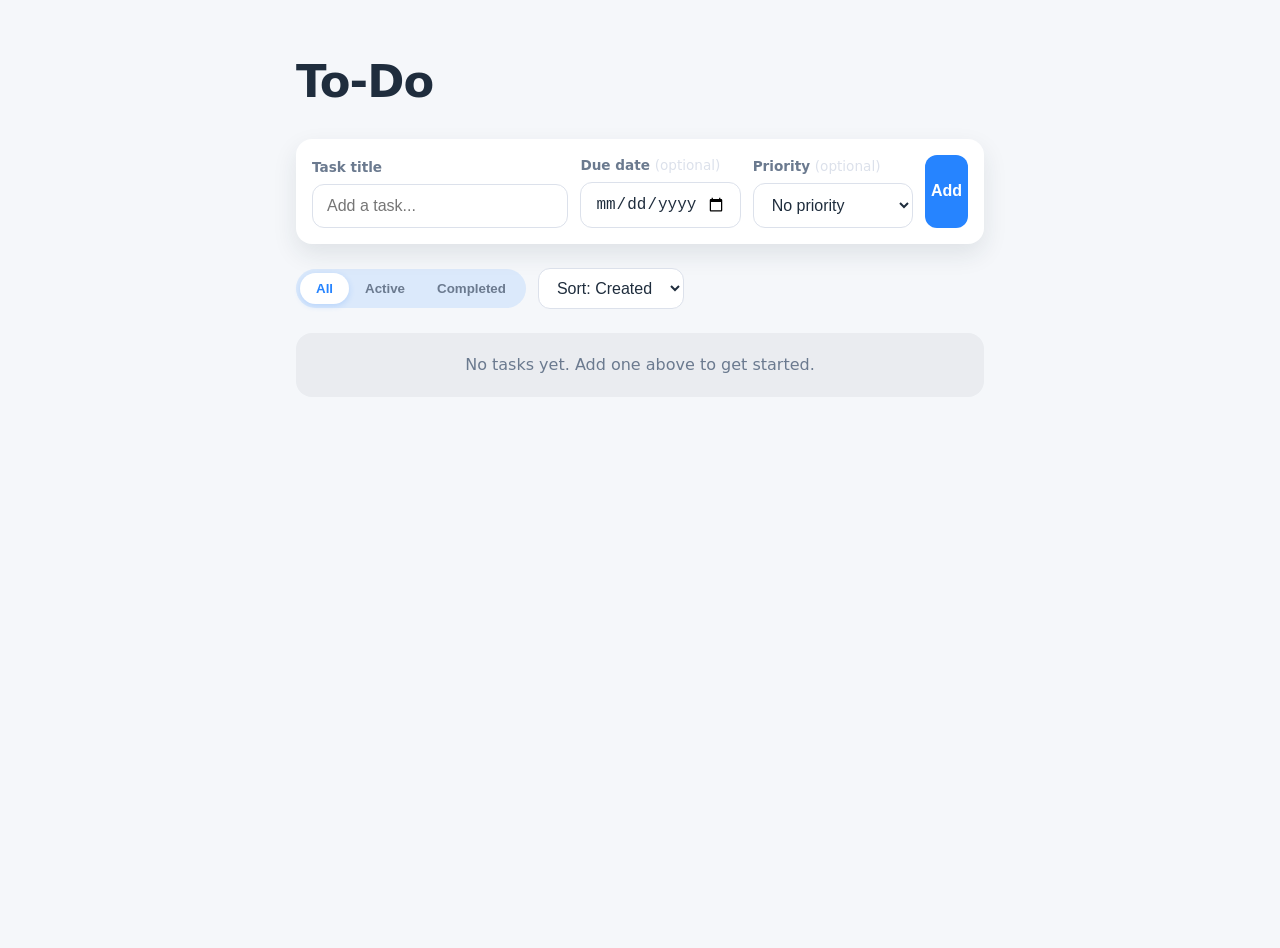
==== index.html @ bfd8e250 "Add files via upload" ====
﻿<!doctype html>
<html lang="en">
  <head>
    <meta charset="utf-8" />
    <meta name="viewport" content="width=device-width,initial-scale=1" />
    <title>To-Do</title>
    <link rel="stylesheet" href="styles.css" />
  </head>
  <body>
    <main class="container">
      <h1>To-Do</h1>
      <form id="new-task-form" aria-label="Add task">
        <div class="field-group">
          <label for="new-title">Task title</label>
          <input id="new-title" name="title" type="text" placeholder="Add a task..." autocomplete="off" required />
        </div>
        <div class="field-group">
          <label for="new-due">Due date <span aria-hidden="true">(optional)</span></label>
          <input id="new-due" name="dueAt" type="date" />
        </div>
        <div class="field-group">
          <label for="new-priority">Priority <span aria-hidden="true">(optional)</span></label>
          <select id="new-priority" name="priority">
            <option value="">No priority</option>
            <option value="low">Low</option>
            <option value="med">Medium</option>
            <option value="high">High</option>
          </select>
        </div>
        <div class="field-group submit-group">
          <label class="sr-only" for="submit-task">Add task</label>
          <button id="submit-task" type="submit">Add</button>
        </div>
      </form>

      <section class="controls">
        <div class="filters" role="group" aria-label="Filters">
          <button type="button" data-filter="all" aria-pressed="true">All</button>
          <button type="button" data-filter="active" aria-pressed="false">Active</button>
          <button type="button" data-filter="completed" aria-pressed="false">Completed</button>
        </div>
        <label class="sr-only" for="sort">Sort tasks</label>
        <select id="sort" name="sort">
          <option value="created">Sort: Created</option>
          <option value="dueAt">Sort: Due</option>
          <option value="priority">Sort: Priority</option>
        </select>
      </section>

      <p id="empty" class="empty" role="status" aria-live="polite">No tasks yet. Add one above to get started.</p>
      <ul id="list" aria-live="polite" data-test-id="task-list"></ul>
    </main>

    <template id="task-template">
      <li class="task" data-test-id="task-item">
        <div class="task-main">
          <input type="checkbox" class="task-toggle" data-test-id="task-toggle" />
          <label class="task-content">
            <span class="task-title" data-test-id="task-title"></span>
            <span class="task-meta" aria-hidden="true"></span>
          </label>
        </div>
        <div class="task-actions">
          <button type="button" class="task-edit" data-test-id="task-edit">Edit</button>
          <button type="button" class="task-delete" data-test-id="task-delete">Delete</button>
        </div>
      </li>
    </template>

    <script src="app.js" type="module"></script>
  </body>
</html>
---- styles.css ----
﻿:root {
  --gap: 12px;
  --fg: #1f2d3d;
  --bg: #f5f7fa;
  --card: #ffffff;
  --muted: #6b7a8f;
  --ring: #2684ff;
  --danger: #d1434b;
  --success: #2d9d78;
  --border: #dce1eb;
  --shadow: 0 10px 25px rgba(31, 45, 61, 0.1);
}

* {
  box-sizing: border-box;
}

body {
  margin: 0;
  min-height: 100vh;
  font-family: "Segoe UI", system-ui, -apple-system, sans-serif;
  line-height: 1.5;
  color: var(--fg);
  background: var(--bg);
}

.container {
  max-width: 720px;
  margin: 48px auto;
  padding: 0 16px 48px;
}

h1 {
  margin-bottom: 24px;
  font-size: clamp(2rem, 4vw, 2.8rem);
  font-weight: 700;
  letter-spacing: -0.02em;
}

#new-task-form {
  display: grid;
  gap: var(--gap);
  grid-template-columns: minmax(0, 1.6fr) repeat(2, minmax(0, 1fr)) auto;
  align-items: end;
  padding: 16px;
  background: var(--card);
  border-radius: 16px;
  box-shadow: var(--shadow);
}

.field-group {
  display: flex;
  flex-direction: column;
  gap: 6px;
}

.field-group label {
  font-size: 0.85rem;
  font-weight: 600;
  color: var(--muted);
}

.field-group span[aria-hidden="true"] {
  font-weight: 400;
  color: var(--border);
}

.field-group input,
.field-group select {
  padding: 12px 14px;
  border: 1px solid var(--border);
  border-radius: 12px;
  font-size: 1rem;
  color: var(--fg);
  background: var(--card);
}

.field-group input:focus,
.field-group select:focus {
  outline: 2px solid transparent;
  box-shadow: 0 0 0 3px rgba(38, 132, 255, 0.35);
  border-color: var(--ring);
}

.submit-group {
  align-self: stretch;
  display: flex;
}

.submit-group button {
  flex: 1;
  border: none;
  border-radius: 12px;
  font-size: 1rem;
  font-weight: 600;
  color: #fff;
  background: var(--ring);
  cursor: pointer;
  transition: transform 0.15s ease, box-shadow 0.15s ease;
}

.submit-group button:hover {
  transform: translateY(-1px);
  box-shadow: 0 8px 16px rgba(38, 132, 255, 0.25);
}

.submit-group button:focus-visible {
  outline: 2px solid #fff;
  outline-offset: 2px;
}

.controls {
  display: flex;
  flex-wrap: wrap;
  align-items: center;
  gap: var(--gap);
  margin: 24px 0;
}

.filters {
  display: inline-flex;
  padding: 4px;
  border-radius: 999px;
  background: rgba(38, 132, 255, 0.12);
}

.filters button {
  border: none;
  background: transparent;
  padding: 8px 16px;
  border-radius: 999px;
  font-weight: 600;
  color: var(--muted);
  cursor: pointer;
}

.filters button[aria-pressed="true"] {
  background: #fff;
  color: var(--ring);
  box-shadow: 0 2px 6px rgba(38, 132, 255, 0.2);
}

.filters button:focus-visible {
  outline: 2px solid var(--ring);
  outline-offset: 2px;
}

#sort {
  padding: 10px 14px;
  border-radius: 12px;
  border: 1px solid var(--border);
  font-size: 1rem;
  background: var(--card);
  color: var(--fg);
}

.empty {
  margin: 0 0 12px;
  padding: 20px;
  border-radius: 16px;
  background: rgba(31, 45, 61, 0.05);
  color: var(--muted);
  text-align: center;
  font-weight: 500;
}

#list {
  list-style: none;
  margin: 0;
  padding: 0;
  display: grid;
  gap: 12px;
}

.task {
  display: grid;
  gap: 12px;
  grid-template-columns: 1fr auto;
  align-items: center;
  padding: 16px;
  background: var(--card);
  border-radius: 14px;
  box-shadow: var(--shadow);
  transition: transform 0.15s ease, box-shadow 0.15s ease;
}

.task:hover {
  transform: translateY(-2px);
  box-shadow: 0 12px 24px rgba(31, 45, 61, 0.15);
}

.task.completed .task-title {
  text-decoration: line-through;
  color: var(--muted);
}

.task.completed .task-meta {
  color: var(--muted);
}

.task-main {
  display: flex;
  align-items: flex-start;
  gap: 12px;
}

.task-toggle {
  width: 22px;
  height: 22px;
  margin-top: 4px;
}

.task-content {
  display: flex;
  flex-direction: column;
  gap: 4px;
  cursor: pointer;
}

.task-title {
  font-size: 1rem;
  font-weight: 600;
  word-break: break-word;
}

.task-meta {
  font-size: 0.85rem;
  color: var(--muted);
}

.task-actions {
  display: flex;
  gap: 8px;
}

.task-actions button {
  border: none;
  border-radius: 10px;
  padding: 8px 12px;
  font-size: 0.9rem;
  font-weight: 600;
  cursor: pointer;
  background: rgba(31, 45, 61, 0.08);
  color: var(--fg);
}

.task-actions button:focus-visible {
  outline: 2px solid var(--ring);
  outline-offset: 2px;
}

.task-actions .task-delete {
  color: var(--danger);
  background: rgba(209, 67, 75, 0.12);
}

.inline-edit {
  display: flex;
  gap: 8px;
  width: 100%;
}

.inline-edit input[type="text"] {
  flex: 1;
  padding: 8px 10px;
  border-radius: 10px;
  border: 1px solid var(--border);
  font-size: 1rem;
}

.inline-edit input[type="text"]:focus {
  outline: 2px solid transparent;
  box-shadow: 0 0 0 3px rgba(38, 132, 255, 0.35);
  border-color: var(--ring);
}

.inline-edit button {
  border: none;
  padding: 8px 12px;
  border-radius: 10px;
  font-weight: 600;
  cursor: pointer;
}

.inline-edit .save {
  background: var(--success);
  color: #fff;
}

.inline-edit .cancel {
  background: rgba(31, 45, 61, 0.12);
  color: var(--muted);
}

.sr-only {
  position: absolute;
  width: 1px;
  height: 1px;
  padding: 0;
  margin: -1px;
  overflow: hidden;
  clip: rect(0, 0, 0, 0);
  white-space: nowrap;
  border: 0;
}

@media (max-width: 900px) {
  #new-task-form {
    grid-template-columns: minmax(0, 1fr) minmax(0, 1fr);
  }

  .submit-group {
    grid-column: 1 / -1;
  }
}

@media (max-width: 600px) {
  #new-task-form {
    grid-template-columns: 1fr;
  }

  .submit-group button {
    height: 48px;
  }

  .task {
    grid-template-columns: 1fr;
  }

  .task-actions {
    justify-content: flex-end;
  }
}
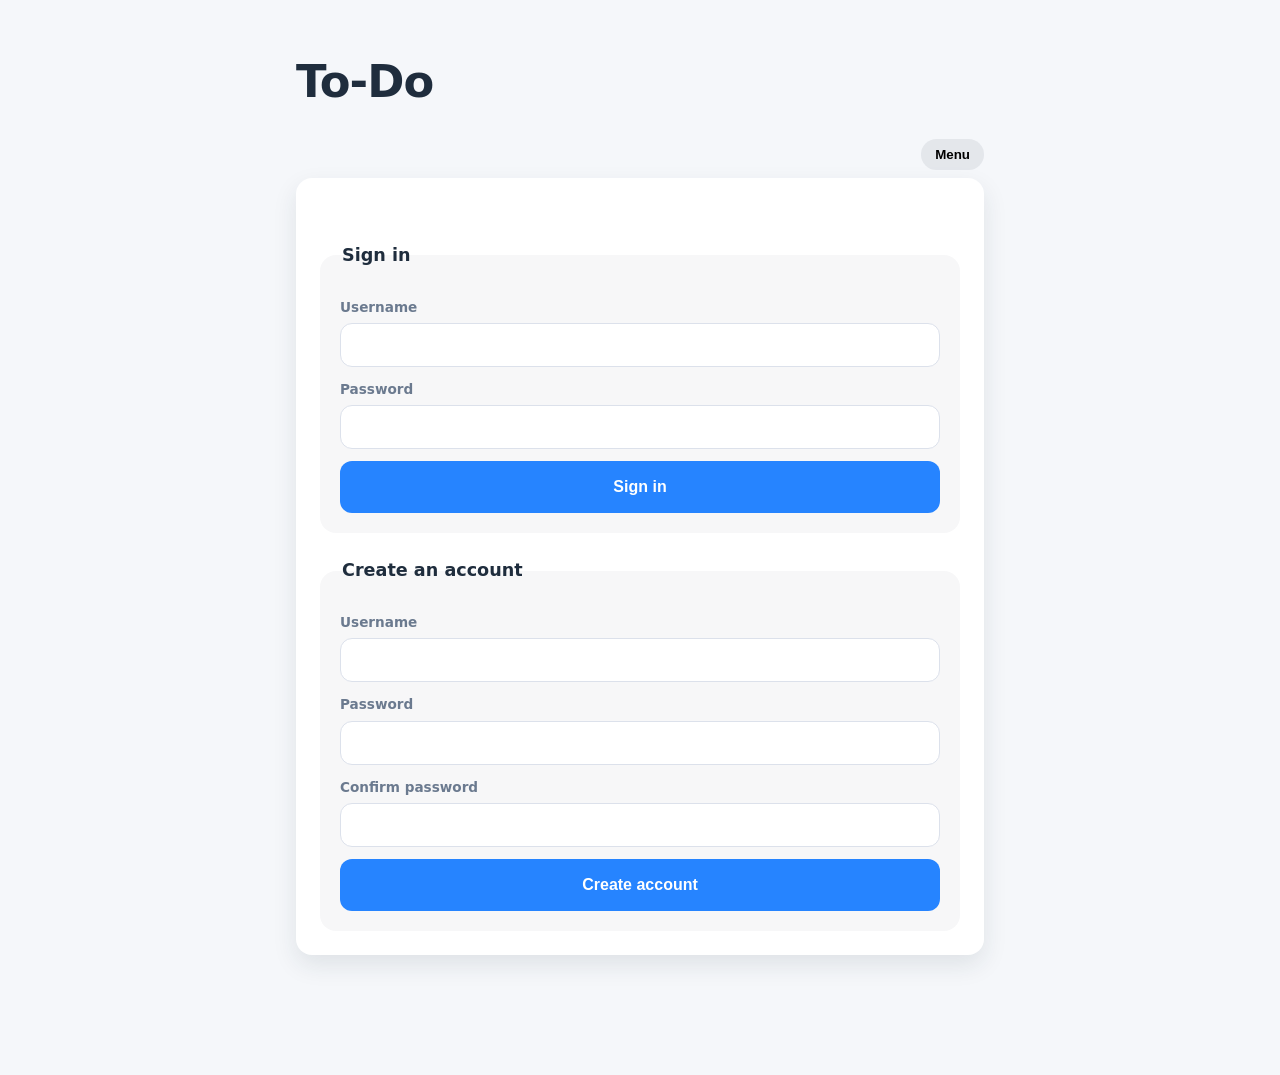
==== commit cc4e201b: "Add files via upload V0.1" ====
--- a/index.html
+++ b/index.html
@@ -1,4 +1,6 @@
-﻿<!doctype html>
+﻿<!-- Fichier principal HTML de l'application To‑Do.
+     Des commentaires en français expliquent les sections pour débutants. -->
+<!doctype html>
 <html lang="en">
   <head>
     <meta charset="utf-8" />
@@ -8,49 +10,144 @@
   </head>
   <body>
     <main class="container">
+      <!-- Titre principal de l'application -->
       <h1>To-Do</h1>
-      <form id="new-task-form" aria-label="Add task">
-        <div class="field-group">
-          <label for="new-title">Task title</label>
-          <input id="new-title" name="title" type="text" placeholder="Add a task..." autocomplete="off" required />
+
+      <!-- Menu en haut à droite (export CSV, connexion/déconnexion) -->
+      <div class="top-actions">
+        <div class="menu">
+          <button id="menu-button" class="menu-button" aria-expanded="false" aria-haspopup="true">Menu</button>
+          <div id="menu-popover" class="menu-popover" role="menu" hidden>
+            <button id="menu-export" type="button" role="menuitem">Export CSV</button>
+            <button id="menu-auth" type="button" role="menuitem">Sign in</button>
+          </div>
         </div>
-        <div class="field-group">
-          <label for="new-due">Due date <span aria-hidden="true">(optional)</span></label>
-          <input id="new-due" name="dueAt" type="date" />
-        </div>
-        <div class="field-group">
-          <label for="new-priority">Priority <span aria-hidden="true">(optional)</span></label>
-          <select id="new-priority" name="priority">
-            <option value="">No priority</option>
-            <option value="low">Low</option>
-            <option value="med">Medium</option>
-            <option value="high">High</option>
-          </select>
-        </div>
-        <div class="field-group submit-group">
-          <label class="sr-only" for="submit-task">Add task</label>
-          <button id="submit-task" type="submit">Add</button>
-        </div>
-      </form>
+      </div>
 
-      <section class="controls">
-        <div class="filters" role="group" aria-label="Filters">
-          <button type="button" data-filter="all" aria-pressed="true">All</button>
-          <button type="button" data-filter="active" aria-pressed="false">Active</button>
-          <button type="button" data-filter="completed" aria-pressed="false">Completed</button>
-        </div>
-        <label class="sr-only" for="sort">Sort tasks</label>
-        <select id="sort" name="sort">
-          <option value="created">Sort: Created</option>
-          <option value="dueAt">Sort: Due</option>
-          <option value="priority">Sort: Priority</option>
-        </select>
+      <!-- Section d'authentification: Connexion et Création de compte -->
+      <section id="auth-section" class="panel" aria-live="polite">
+        <h2 class="sr-only">Authentication</h2>
+        <p id="auth-message" class="auth-message" role="status"></p>
+
+        <!-- Formulaire de connexion (login) -->
+        <form id="login-form" class="auth-form" autocomplete="off">
+          <fieldset>
+            <legend>Sign in</legend>
+            <div class="field-group">
+              <label for="login-username">Username</label>
+              <input id="login-username" name="username" type="text" minlength="3" required autocomplete="username" />
+            </div>
+            <div class="field-group">
+              <label for="login-password">Password</label>
+              <input id="login-password" name="password" type="password" minlength="6" required autocomplete="current-password" />
+            </div>
+            <div class="field-group submit-group">
+              <button type="submit">Sign in</button>
+            </div>
+          </fieldset>
+        </form>
+
+        <!-- Formulaire de création de compte (register) -->
+        <form id="register-form" class="auth-form" autocomplete="off">
+          <fieldset>
+            <legend>Create an account</legend>
+            <div class="field-group">
+              <label for="register-username">Username</label>
+              <input id="register-username" name="username" type="text" minlength="3" required autocomplete="username" />
+            </div>
+            <div class="field-group">
+              <label for="register-password">Password</label>
+              <input id="register-password" name="password" type="password" minlength="6" required autocomplete="new-password" />
+            </div>
+            <div class="field-group">
+              <label for="register-confirm">Confirm password</label>
+              <input id="register-confirm" name="confirm" type="password" minlength="6" required autocomplete="new-password" />
+            </div>
+            <div class="field-group submit-group">
+              <button type="submit">Create account</button>
+            </div>
+          </fieldset>
+        </form>
       </section>
 
-      <p id="empty" class="empty" role="status" aria-live="polite">No tasks yet. Add one above to get started.</p>
-      <ul id="list" aria-live="polite" data-test-id="task-list"></ul>
+      <!-- Section principale visible après connexion -->
+      <section id="app-section" class="panel" hidden>
+        <header class="user-bar">
+          <p class="user-status">Signed in as <span id="current-username"></span></p>
+        </header>
+
+        <!-- Agenda: naviguer par jour/semaine pour afficher/planifier -->
+        <section id="agenda" class="agenda controls" aria-label="Agenda">
+          <div class="agenda-toolbar">
+            <button id="agenda-toggle" class="agenda-toggle" type="button" aria-expanded="true" aria-controls="agenda-body">Hide agenda</button>
+          </div>
+          <div id="agenda-body" class="agenda-body">
+            <div class="agenda-nav">
+              <button id="agenda-prev" type="button" aria-label="Previous day">Prev</button>
+              <label class="sr-only" for="agenda-date">Agenda date</label>
+              <input id="agenda-date" type="date" />
+              <button id="agenda-today" type="button">Today</button>
+              <button id="agenda-next" type="button" aria-label="Next day">Next</button>
+            </div>
+            <div class="agenda-scope">
+              <label class="sr-only" for="agenda-scope">Agenda scope</label>
+              <select id="agenda-scope" name="agenda-scope">
+                <option value="all">All tasks</option>
+                <option value="day">This day</option>
+                <option value="week">This week</option>
+              </select>
+            </div>
+          </div>
+        </section>
+
+        <!-- Formulaire pour ajouter une nouvelle tâche -->
+        <form id="new-task-form" aria-label="Add task">
+          <div class="field-group">
+            <label for="new-title">Task title</label>
+            <input id="new-title" name="title" type="text" placeholder="Add a task..." autocomplete="off" required />
+          </div>
+          <div class="field-group">
+            <label for="new-due">Due date <span aria-hidden="true">(optional)</span></label>
+            <input id="new-due" name="dueAt" type="date" />
+          </div>
+          <div class="field-group">
+            <label for="new-priority">Priority <span aria-hidden="true">(optional)</span></label>
+            <select id="new-priority" name="priority">
+              <option value="">No priority</option>
+              <option value="low">Low</option>
+              <option value="med">Medium</option>
+              <option value="high">High</option>
+            </select>
+          </div>
+          <div class="field-group submit-group">
+            <label class="sr-only" for="submit-task">Add task</label>
+            <button id="submit-task" type="submit">Add</button>
+          </div>
+        </form>
+
+        <!-- Filtres (toutes/actives/completées) et tri -->
+        <section class="controls">
+          <div class="filters" role="group" aria-label="Filters">
+            <button type="button" data-filter="all" aria-pressed="true">All</button>
+            <button type="button" data-filter="active" aria-pressed="false">Active</button>
+            <button type="button" data-filter="completed" aria-pressed="false">Completed</button>
+          </div>
+          <label class="sr-only" for="sort">Sort tasks</label>
+          <select id="sort" name="sort">
+            <option value="created">Sort: Created</option>
+            <option value="dueAt">Sort: Due</option>
+            <option value="priority">Sort: Priority</option>
+          </select>
+        </section>
+
+        <!-- Message affiché quand il n'y a aucune tâche -->
+        <p id="empty" class="empty" role="status" aria-live="polite">No tasks yet. Add one above to get started.</p>
+        <!-- Liste où les tâches sont rendues dynamiquement -->
+        <ul id="list" aria-live="polite" data-test-id="task-list"></ul>
+      </section>
     </main>
 
+    <!-- Modèle d'élément tâche (utilisé en JS pour cloner) -->
     <template id="task-template">
       <li class="task" data-test-id="task-item">
         <div class="task-main">
@@ -67,6 +164,7 @@
       </li>
     </template>
 
+    <!-- Script principal contenant la logique de l'application -->
     <script src="app.js" type="module"></script>
   </body>
 </html>
--- a/styles.css
+++ b/styles.css
@@ -1,4 +1,5 @@
-﻿:root {
+﻿/* Feuille de styles principale de l'application To‑Do (commentaires en français). */
+:root {
   --gap: 12px;
   --fg: #1f2d3d;
   --bg: #f5f7fa;
@@ -24,12 +25,174 @@
   background: var(--bg);
 }
 
+/* Conteneur central de la page */
 .container {
   max-width: 720px;
   margin: 48px auto;
   padding: 0 16px 48px;
 }
-
+/* Barre d'actions en haut à droite (menu) */
+.top-actions {
+  display: flex;
+  justify-content: flex-end;
+  margin-bottom: 8px;
+}
+.menu { position: relative; }
+/* Bouton qui ouvre/ferme le menu */
+.menu-button {
+  border: none;
+  border-radius: 999px;
+  padding: 8px 14px;
+  font-weight: 600;
+  background: rgba(31, 45, 61, 0.08);
+  cursor: pointer;
+}
+.menu-button:focus-visible {
+  outline: 2px solid var(--ring);
+  outline-offset: 2px;
+}
+/* Contenu du menu (liste d'actions) */
+.menu-popover {
+  position: absolute;
+  right: 0;
+  margin-top: 6px;
+  background: var(--card);
+  border: 1px solid var(--border);
+  border-radius: 12px;
+  box-shadow: var(--shadow);
+  padding: 8px;
+  min-width: 180px;
+  z-index: 10;
+}
+.menu-popover button {
+  width: 100%;
+  text-align: left;
+  border: none;
+  background: transparent;
+  padding: 10px 12px;
+  border-radius: 8px;
+  font-weight: 600;
+  cursor: pointer;
+}
+.menu-popover button:hover {
+  background: rgba(31, 45, 61, 0.06);
+}
+.menu-popover button:disabled {
+  opacity: 0.5;
+  cursor: default;
+}
+/* Contrôles de navigation de l'agenda */
+.agenda-nav {
+  display: inline-flex;
+  gap: 8px;
+  align-items: center;
+}
+/* Cartes/panneaux avec fond blanc et ombre légère */
+.panel {
+  background: var(--card);
+  border-radius: 16px;
+  box-shadow: var(--shadow);
+  padding: 24px;
+  margin-bottom: 24px;
+}
+
+/* Styles de base des formulaires d'authentification */
+.auth-form {
+  margin: 0;
+}
+
+.auth-form + .auth-form {
+  margin-top: 24px;
+}
+
+.auth-form fieldset {
+  border: none;
+  margin: 0;
+  padding: 0;
+  display: grid;
+  gap: var(--gap);
+}
+
+.auth-form legend {
+  font-size: 1.1rem;
+  font-weight: 600;
+  margin-bottom: 4px;
+}
+
+.auth-message {
+  min-height: 1.5em;
+  margin: 0 0 16px;
+  color: var(--muted);
+}
+
+.auth-message.error {
+  color: var(--danger);
+}
+
+/* Barre qui affiche l'utilisateur connecté */
+.user-bar {
+  display: flex;
+  flex-wrap: wrap;
+  align-items: center;
+  justify-content: space-between;
+  gap: 12px;
+  margin-bottom: 16px;
+}
+
+.user-bar button {
+  border: none;
+  border-radius: 999px;
+  padding: 8px 16px;
+  background: rgba(31, 45, 61, 0.08);
+  font-weight: 600;
+  cursor: pointer;
+}
+
+.user-bar button:hover {
+  background: rgba(31, 45, 61, 0.16);
+}
+
+.user-bar button:focus-visible {
+  outline: 2px solid var(--ring);
+  outline-offset: 2px;
+}
+
+.user-status {
+  margin: 0;
+  font-weight: 600;
+}
+
+#auth-section .submit-group {
+  align-self: stretch;
+}
+
+#auth-section .submit-group button {
+  display: inline-flex;
+  align-items: center;
+  justify-content: center;
+  width: 100%;
+  height: 48px;
+  border: none;
+  border-radius: 12px;
+  font-size: 1rem;
+  font-weight: 600;
+  color: #fff;
+  background: var(--ring);
+  cursor: pointer;
+}
+
+
+
+/* Encadré visuel pour les formulaires d'authentification */
+#auth-section fieldset {
+  background: rgba(31, 45, 61, 0.035);
+  border-radius: 16px;
+  padding: 20px;
+}
+
+#auth-section legend {
+  margin-bottom: 8px;
+}
 h1 {
   margin-bottom: 24px;
   font-size: clamp(2rem, 4vw, 2.8rem);
@@ -37,15 +200,14 @@
   letter-spacing: -0.02em;
 }
 
+/* Grille du formulaire d'ajout de tâche */
 #new-task-form {
   display: grid;
   gap: var(--gap);
   grid-template-columns: minmax(0, 1.6fr) repeat(2, minmax(0, 1fr)) auto;
   align-items: end;
-  padding: 16px;
-  background: var(--card);
-  border-radius: 16px;
-  box-shadow: var(--shadow);
+  padding: 0;
+  margin-bottom: 24px;
 }
 
 .field-group {
@@ -85,12 +247,19 @@
 .submit-group {
   align-self: stretch;
   display: flex;
+  align-items: stretch;
 }
 
 .submit-group button {
-  flex: 1;
-  border: none;
-  border-radius: 12px;
+  display: inline-flex;
+  align-items: center;
+  justify-content: center;
+  height: 100%;
+  aspect-ratio: 1 / 1;
+  min-height: 52px;
+  padding: 0;
+  border: none;
+  border-radius: 16px;
   font-size: 1rem;
   font-weight: 600;
   color: #fff;
@@ -98,6 +267,8 @@
   cursor: pointer;
   transition: transform 0.15s ease, box-shadow 0.15s ease;
 }
+}
+
 
 .submit-group button:hover {
   transform: translateY(-1px);
@@ -314,21 +485,104 @@
   }
 }
 
+
+    align-self: end;
+    width: 52px;\n  height: 52px;
+    padding: 0;
+    border: none;
+    border-radius: 12px;
+    font-size: 1rem;
+    font-weight: 600;
+    color: #fff;
+    background: var(--ring);
+    cursor: pointer;
+    transition: transform 0.15s ease, box-shadow 0.15s ease;
+  }
+}
+
+
+  .task {
+    grid-template-columns: 1fr;
+  }
+
+  .task-actions {
+    justify-content: flex-end;
+  }
+}
+
+
+
+
+
+
+
+
+
+
+
+
+
+
+/* Section agenda avec possibilite de reduction */
+#agenda {
+  display: flex;
+  flex-direction: column;
+  gap: 8px;
+  margin-bottom: 16px;
+}
+
+.agenda-toolbar {
+  display: flex;
+  justify-content: flex-end;
+}
+
+.agenda-toggle {
+  border: none;
+  border-radius: 999px;
+  padding: 8px 14px;
+  font-weight: 600;
+  background: rgba(31, 45, 61, 0.08);
+  cursor: pointer;
+}
+
+.agenda-toggle:hover {
+  background: rgba(31, 45, 61, 0.16);
+}
+
+.agenda-toggle:focus-visible {
+  outline: 2px solid var(--ring);
+  outline-offset: 2px;
+}
+
+.agenda-body {
+  display: flex;
+  flex-wrap: wrap;
+  gap: var(--gap);
+  align-items: center;
+}
+
+.agenda-scope {
+  display: inline-flex;
+  align-items: center;
+}
+
+#agenda.collapsed .agenda-body {
+  display: none;
+}
+
+
+
+
+
+
 @media (max-width: 600px) {
   #new-task-form {
     grid-template-columns: 1fr;
   }
 
   .submit-group button {
-    height: 48px;
-  }
-
-  .task {
-    grid-template-columns: 1fr;
-  }
-
-  .task-actions {
-    justify-content: flex-end;
-  }
-}
-
+    width: 52px;
+    height: 52px;
+  }
+}
+
